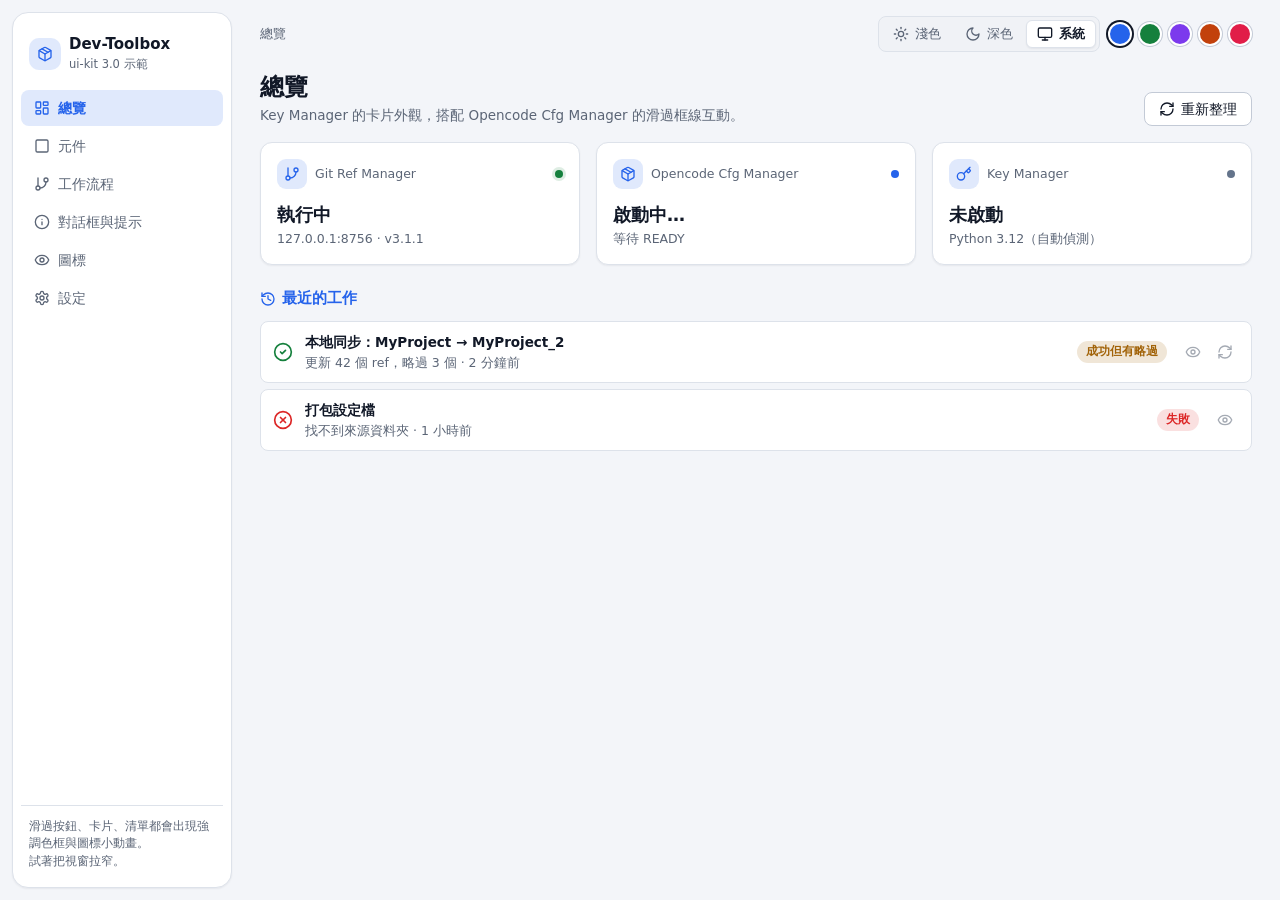
==== ui-kit/demo/demo.html @ d2e4a76b "Dev-Toolbox 0.3.0: Roll out ui-kit 3.0 across all tools - Add light, dark, and system themes, Hub th" ====
<!DOCTYPE html>
<html lang="zh-Hant">
<head>
<meta charset="utf-8">
<meta name="viewport" content="width=device-width, initial-scale=1">
<meta name="theme-color" content="#f3f5f9">
<title>Dev-Toolbox ui-kit 3.0 示範</title>
<link rel="stylesheet" href="../ui-kit.css">
<link rel="stylesheet" href="demo.css">
<script src="../tb-theme.js"></script>
</head>
<body class="tb-app">
<div class="tb-shell">
  <!-- 側欄：Key Manager 風格的浮動卡片；窄視窗收成圖示列，再窄變成上方橫列 -->
  <aside class="tb-side">
    <div class="tb-brand">
      <span class="tb-brand__logo"><i data-tb-icon="package" data-size="18"></i></span>
      <div class="tb-brand__text">
        <div class="tb-brand__name">Dev-Toolbox</div>
        <div class="tb-brand__sub">ui-kit 3.0 示範</div>
      </div>
    </div>
    <nav class="tb-nav" id="nav">
      <a class="tb-nav__item" href="#overview" aria-current="page" title="總覽"><i data-tb-icon="layout-dashboard" data-anim="pop"></i><span class="tb-nav__label">總覽</span></a>
      <a class="tb-nav__item" href="#components" title="元件"><i data-tb-icon="square" data-anim="wiggle"></i><span class="tb-nav__label">元件</span></a>
      <a class="tb-nav__item" href="#workflow" title="工作流程"><i data-tb-icon="git-branch" data-anim="draw"></i><span class="tb-nav__label">工作流程</span></a>
      <a class="tb-nav__item" href="#dialogs" title="對話框與提示"><i data-tb-icon="info" data-anim="bounce"></i><span class="tb-nav__label">對話框與提示</span></a>
      <a class="tb-nav__item" href="#icons" title="圖標"><i data-tb-icon="eye" data-anim="pop"></i><span class="tb-nav__label">圖標</span></a>
      <a class="tb-nav__item" href="#settings" title="設定"><i data-tb-icon="settings" data-anim="spin"></i><span class="tb-nav__label">設定</span></a>
    </nav>
    <div class="tb-side__foot">滑過按鈕、卡片、清單都會出現強調色框與圖標小動畫。<br>試著把視窗拉窄。</div>
  </aside>

  <main class="tb-main">
    <div class="tb-toolbar">
      <span class="tb-muted tb-small" id="crumb">總覽</span>
      <span class="tb-spacer"></span>
      <div class="tb-seg" role="group" aria-label="深淺色">
        <button class="tb-seg__btn" data-mode="light" title="淺色"><i data-tb-icon="sun" data-anim="spin"></i><span class="demo-hide-sm">淺色</span></button>
        <button class="tb-seg__btn" data-mode="dark" title="深色"><i data-tb-icon="moon" data-anim="wiggle"></i><span class="demo-hide-sm">深色</span></button>
        <button class="tb-seg__btn" data-mode="system" title="跟隨系統"><i data-tb-icon="monitor" data-anim="pop"></i><span class="demo-hide-sm">系統</span></button>
      </div>
      <div class="tb-swatches" role="group" aria-label="強調色" id="swatches"></div>
    </div>

    <div class="tb-content">
      <!-- ===================== 總覽 ===================== -->
      <section class="demo-page" id="page-overview">
        <div class="tb-page-head">
          <div>
            <h1 class="tb-page-head__title">總覽</h1>
            <div class="tb-page-head__sub">Key Manager 的卡片外觀，搭配 Opencode Cfg Manager 的滑過框線互動。</div>
          </div>
          <span class="tb-spacer"></span>
          <button class="tb-btn"><i data-tb-icon="refresh-cw" data-anim="spin"></i>重新整理</button>
        </div>
        <div class="tb-grid">
          <div class="tb-card tb-card--interactive">
            <div class="tb-card__head"><span class="tb-card__icon"><i data-tb-icon="git-branch" data-anim="draw"></i></span><span class="tb-card__label">Git Ref Manager</span><span class="tb-spacer"></span><span class="tb-dot tb-dot--ok"></span></div>
            <div class="tb-card__value">執行中</div>
            <div class="tb-muted tb-small">127.0.0.1:8756 · v3.1.1</div>
          </div>
          <div class="tb-card tb-card--interactive">
            <div class="tb-card__head"><span class="tb-card__icon"><i data-tb-icon="package" data-anim="bounce"></i></span><span class="tb-card__label">Opencode Cfg Manager</span><span class="tb-spacer"></span><span class="tb-dot tb-dot--busy"></span></div>
            <div class="tb-card__value">啟動中…</div>
            <div class="tb-muted tb-small">等待 READY</div>
          </div>
          <div class="tb-card tb-card--interactive">
            <div class="tb-card__head"><span class="tb-card__icon"><i data-tb-icon="key" data-anim="wiggle"></i></span><span class="tb-card__label">Key Manager</span><span class="tb-spacer"></span><span class="tb-dot"></span></div>
            <div class="tb-card__value">未啟動</div>
            <div class="tb-muted tb-small">Python 3.12（自動偵測）</div>
          </div>
        </div>
        <h2 class="tb-section-title" style="margin-top:24px"><i data-tb-icon="history"></i>最近的工作</h2>
        <div class="tb-list">
          <div class="tb-list__item">
            <i data-tb-icon="circle-check" class="tb-icon--lg demo-ok"></i>
            <div class="tb-list__main"><div class="tb-list__title">本地同步：MyProject → MyProject_2</div><div class="tb-list__sub">更新 42 個 ref，略過 3 個 · 2 分鐘前</div></div>
            <span class="tb-badge tb-badge--warn">成功但有略過</span>
            <div class="tb-list__actions"><button class="tb-btn tb-btn--ghost tb-btn--icon tb-btn--sm" title="查看紀錄"><i data-tb-icon="eye" data-anim="pop"></i></button><button class="tb-btn tb-btn--ghost tb-btn--icon tb-btn--sm" title="再執行一次"><i data-tb-icon="refresh-cw" data-anim="spin"></i></button></div>
          </div>
          <div class="tb-list__item">
            <i data-tb-icon="circle-x" class="tb-icon--lg demo-danger"></i>
            <div class="tb-list__main"><div class="tb-list__title">打包設定檔</div><div class="tb-list__sub">找不到來源資料夾 · 1 小時前</div></div>
            <span class="tb-badge tb-badge--danger">失敗</span>
            <div class="tb-list__actions"><button class="tb-btn tb-btn--ghost tb-btn--icon tb-btn--sm" title="查看紀錄"><i data-tb-icon="eye" data-anim="pop"></i></button></div>
          </div>
        </div>
      </section>

      <!-- ===================== 元件 ===================== -->
      <section class="demo-page tb-hidden" id="page-components">
        <div class="tb-page-head"><div><h1 class="tb-page-head__title">元件</h1><div class="tb-page-head__sub">所有工具共用同一份；工具自己的 CSS 只放版面微調。</div></div></div>
        <div class="tb-grid tb-grid--2">
          <div class="tb-card">
            <h2 class="tb-section-title"><i data-tb-icon="square"></i>按鈕</h2>
            <div class="tb-row">
              <button class="tb-btn tb-btn--primary"><i data-tb-icon="play" data-anim="nudge"></i>執行</button>
              <button class="tb-btn"><i data-tb-icon="eye" data-anim="pop"></i>預覽（Dry-Run）</button>
              <button class="tb-btn tb-btn--danger"><i data-tb-icon="trash-2" data-anim="wiggle"></i>刪除</button>
              <button class="tb-btn tb-btn--ghost"><i data-tb-icon="circle-help" data-anim="bounce"></i>說明</button>
              <button class="tb-btn tb-btn--icon" title="瀏覽"><i data-tb-icon="folder-open" data-anim="bounce"></i></button>
              <button class="tb-btn" disabled>停用</button>
              <button class="tb-btn is-busy" id="busyBtn"><i data-tb-icon="loader"></i>處理中</button>
            </div>
            <div class="tb-row" style="margin-top:12px">
              <button class="tb-btn tb-btn--sm"><i data-tb-icon="plus" data-anim="pop"></i>新增目的 Repo</button>
              <button class="tb-btn tb-btn--sm tb-btn--ghost"><i data-tb-icon="copy" data-anim="pop"></i>複製</button>
              <button class="tb-btn tb-btn--sm tb-btn--ghost"><i data-tb-icon="download" data-anim="bounce"></i>匯出</button>
            </div>
          </div>
          <div class="tb-card">
            <h2 class="tb-section-title"><i data-tb-icon="bookmark"></i>分頁與狀態</h2>
            <div class="tb-tabs" role="tablist" id="demoTabs">
              <button class="tb-tab" role="tab" aria-selected="true">本地同步</button>
              <button class="tb-tab" role="tab" aria-selected="false">Fetch Origin</button>
              <button class="tb-tab" role="tab" aria-selected="false">Worktree</button>
            </div>
            <div class="tb-row">
              <span class="tb-badge tb-badge--ok"><span class="tb-dot tb-dot--ok"></span>連線正常</span>
              <span class="tb-badge tb-badge--warn">略過 3</span>
              <span class="tb-badge tb-badge--danger">失敗</span>
              <span class="tb-badge tb-badge--accent">v3.1.1</span>
              <span class="tb-badge tb-badge--dry">dry-run</span>
            </div>
            <div class="tb-progress" style="margin-top:14px"><div class="tb-progress__bar" style="width:62%"></div></div>
            <div class="tb-progress tb-progress--indeterminate" style="margin-top:10px"><div class="tb-progress__bar"></div></div>
          </div>
          <div class="tb-card">
            <h2 class="tb-section-title"><i data-tb-icon="file-code"></i>表單</h2>
            <div class="tb-stack">
              <label class="tb-field"><span class="tb-field__label">Repo A（來源）</span>
                <span class="tb-input-row"><input class="tb-input tb-input--mono" placeholder="例：D:\MyProject"><button class="tb-btn tb-btn--icon" title="瀏覽"><i data-tb-icon="folder-open" data-anim="bounce"></i></button></span>
                <span class="tb-field__hint">按 Enter 立即驗證</span></label>
              <label class="tb-field"><span class="tb-field__label">檔名格式</span><input class="tb-input is-invalid" value="opencode-cfg_<ts>"><span class="tb-field__error">缺少副檔名 .zip</span></label>
              <label class="tb-field"><span class="tb-field__label">範圍</span><select class="tb-select"><option>載入內建範圍…</option><option>只有 opencode.json</option></select></label>
              <div class="tb-row">
                <label class="tb-check"><input type="checkbox" checked>同步 refs/remotes/origin/*</label>
                <label class="tb-check"><input type="checkbox">備份本地 Branch</label>
                <label class="tb-switch"><input type="checkbox" checked>自動捲動</label>
              </div>
            </div>
          </div>
          <div class="tb-card">
            <h2 class="tb-section-title"><i data-tb-icon="layout-dashboard"></i>表格與提示框</h2>
            <div class="tb-table-wrap">
              <table class="tb-table">
                <thead><tr><th>Ref</th><th>A</th><th>B</th><th>動作</th></tr></thead>
                <tbody>
                  <tr><td class="tb-mono">origin/main</td><td class="tb-mono">a1b2c3d</td><td class="tb-mono">9f8e7d6</td><td><span class="tb-badge tb-badge--accent">更新</span></td></tr>
                  <tr><td class="tb-mono">origin/feature/x</td><td class="tb-mono">44aa21e</td><td class="tb-muted">—</td><td><span class="tb-badge tb-badge--ok">新增</span></td></tr>
                  <tr><td class="tb-mono">origin/a/b</td><td class="tb-mono">0c0ffee</td><td class="tb-mono">D/F 衝突</td><td><span class="tb-badge tb-badge--warn">略過</span></td></tr>
                </tbody>
              </table>
            </div>
            <div class="tb-stack" style="margin-top:12px">
              <div class="tb-callout"><i data-tb-icon="info"></i><div>執行前會先預覽差異，確認後才寫入。</div></div>
              <div class="tb-callout tb-callout--warn"><i data-tb-icon="triangle-alert"></i><div>B 的 origin URL 與 A 不同。</div></div>
            </div>
          </div>
        </div>
      </section>

      <!-- ===================== 工作流程（Git Ref Manager 的版面＋底部工作面板） ===================== -->
      <section class="demo-page tb-hidden" id="page-workflow">
        <div class="demo-flow">
          <div class="tb-page-head"><div><h1 class="tb-page-head__title">本地同步</h1><div class="tb-page-head__sub">Git Ref Manager 的版面：分頁＋表單＋底部工作面板。流程固定為「填寫 → 預覽 → 執行」。</div></div></div>
          <div class="tb-tabs" role="tablist">
            <button class="tb-tab" role="tab" aria-selected="true"><i data-tb-icon="refresh-cw" data-anim="spin"></i>本地同步</button>
            <button class="tb-tab" role="tab" aria-selected="false"><i data-tb-icon="download" data-anim="bounce"></i>Fetch Origin</button>
            <button class="tb-tab" role="tab" aria-selected="false"><i data-tb-icon="git-branch" data-anim="draw"></i>Worktree</button>
            <span class="tb-spacer"></span>
            <button class="tb-btn tb-btn--ghost tb-btn--sm"><i data-tb-icon="bookmark" data-anim="bounce"></i>設定檔</button>
            <button class="tb-btn tb-btn--ghost tb-btn--sm"><i data-tb-icon="circle-help" data-anim="bounce"></i>功能說明</button>
          </div>
          <div class="tb-grid tb-grid--2">
            <label class="tb-field"><span class="tb-field__label">Repo A（來源）</span><span class="tb-input-row"><input class="tb-input tb-input--mono" value="D:\MyProject"><button class="tb-btn tb-btn--icon"><i data-tb-icon="folder-open" data-anim="bounce"></i></button></span><span class="tb-field__hint"><span class="tb-dot tb-dot--ok"></span> main · origin 一致</span></label>
            <div class="tb-field"><span class="tb-field__label">Repo B（目的，可多個）</span>
              <div class="tb-list">
                <div class="tb-list__item"><i data-tb-icon="hard-drive"></i><div class="tb-list__main"><div class="tb-list__title tb-mono">D:\MyProject_2</div></div><div class="tb-list__actions"><button class="tb-btn tb-btn--ghost tb-btn--icon tb-btn--sm" title="移除"><i data-tb-icon="x"></i></button></div></div>
              </div>
              <div><button class="tb-btn tb-btn--sm"><i data-tb-icon="plus" data-anim="pop"></i>新增目的 Repo</button></div>
            </div>
          </div>
          <div class="tb-row" style="margin:16px 0">
            <label class="tb-check"><input type="checkbox" checked>同步 refs/remotes/origin/*</label>
            <label class="tb-check"><input type="checkbox">備份本地 Branch → refs/sync/source-heads/*</label>
            <label class="tb-check"><input type="checkbox" checked>遞迴處理已初始化的 Submodule</label>
          </div>
          <div class="tb-row">
            <button class="tb-btn" id="previewBtn"><i data-tb-icon="eye" data-anim="pop"></i>預覽差異</button>
            <button class="tb-btn tb-btn--primary" id="runBtn"><i data-tb-icon="play" data-anim="nudge"></i>一鍵同步</button>
            <label class="tb-check"><input type="checkbox">force（origin 不同仍執行）</label>
          </div>

          <div class="tb-jobpanel" id="job">
            <div class="tb-jobpanel__head">
              <span class="tb-jobpanel__title">工作面板</span>
              <span class="tb-badge" id="jobState">待機</span>
              <div class="tb-jobpanel__progress"><div class="tb-progress"><div class="tb-progress__bar" id="jobBar" style="width:0%"></div></div></div>
              <label class="tb-switch tb-small"><input type="checkbox" checked>自動捲動</label>
              <button class="tb-btn tb-btn--ghost tb-btn--icon tb-btn--sm" title="歷史紀錄"><i data-tb-icon="history" data-anim="spin"></i></button>
              <button class="tb-btn tb-btn--ghost tb-btn--icon tb-btn--sm" id="jobToggle" title="收合"><i data-tb-icon="chevron-down"></i></button>
            </div>
            <div class="tb-jobpanel__body"><pre class="tb-log" id="log"><span class="dry">按「預覽差異」或「一鍵同步」看看效果。</span></pre></div>
          </div>
        </div>
      </section>

      <!-- ===================== 對話框與提示 ===================== -->
      <section class="demo-page tb-hidden" id="page-dialogs">
        <div class="tb-page-head"><div><h1 class="tb-page-head__title">對話框與提示</h1><div class="tb-page-head__sub">所有工具同一套：一般確認、不可逆動作要輸入名稱、右下角提示。</div></div></div>
        <div class="tb-grid">
          <div class="tb-card tb-card--hover"><h2 class="tb-section-title"><i data-tb-icon="circle-help"></i>一般確認</h2><p class="tb-muted">預設焦點在「取消」，Esc 關閉。</p><button class="tb-btn" id="openConfirm">停止工具…</button></div>
          <div class="tb-card tb-card--hover"><h2 class="tb-section-title"><i data-tb-icon="triangle-alert"></i>不可逆動作</h2><p class="tb-muted">必須輸入目標名稱才會啟用按鈕（對應 CLI 的 Read-TbConfirmName）。</p><button class="tb-btn tb-btn--danger" id="openDanger"><i data-tb-icon="trash-2" data-anim="wiggle"></i>刪除 SSH 金鑰…</button></div>
          <div class="tb-card tb-card--hover"><h2 class="tb-section-title"><i data-tb-icon="info"></i>提示訊息</h2><p class="tb-muted">成功 4 秒消失；錯誤停留較久，可手動關閉。</p>
            <div class="tb-row"><button class="tb-btn tb-btn--sm" data-toast="ok">成功</button><button class="tb-btn tb-btn--sm" data-toast="warn">警告</button><button class="tb-btn tb-btn--sm" data-toast="danger">錯誤</button></div></div>
          <div class="tb-card"><h2 class="tb-section-title"><i data-tb-icon="layout-dashboard"></i>空白狀態</h2>
            <div class="tb-empty"><i data-tb-icon="folder" class="tb-icon--xl"></i><div>還沒有設定檔</div><button class="tb-btn tb-btn--sm tb-btn--primary"><i data-tb-icon="plus" data-anim="pop"></i>建立第一個</button></div></div>
        </div>
      </section>

      <!-- ===================== 圖標 ===================== -->
      <section class="demo-page tb-hidden" id="page-icons">
        <div class="tb-page-head"><div><h1 class="tb-page-head__title">圖標</h1><div class="tb-page-head__sub">統一使用 Lucide（ISC 授權），線寬 2、圓角端點。滑過看動畫；下方標示建議的動畫。</div></div></div>
        <div class="demo-icons" id="iconGrid"></div>
      </section>

      <!-- ===================== 設定（含 Python 路徑） ===================== -->
      <section class="demo-page tb-hidden" id="page-settings">
        <div class="tb-page-head"><div><h1 class="tb-page-head__title">設定</h1><div class="tb-page-head__sub">放在 Hub；工具由 Hub 啟動時自動套用。</div></div></div>
        <div class="tb-grid tb-grid--2">
          <div class="tb-card">
            <h2 class="tb-section-title"><i data-tb-icon="sun"></i>外觀</h2>
            <div class="tb-stack">
              <div class="tb-field"><span class="tb-field__label">深淺色</span>
                <div class="tb-seg" role="group">
                  <button class="tb-seg__btn" data-mode="light"><i data-tb-icon="sun" data-anim="spin"></i>淺色</button>
                  <button class="tb-seg__btn" data-mode="dark"><i data-tb-icon="moon" data-anim="wiggle"></i>深色</button>
                  <button class="tb-seg__btn" data-mode="system"><i data-tb-icon="monitor" data-anim="pop"></i>跟隨系統</button>
                </div></div>
              <div class="tb-field"><span class="tb-field__label">強調色</span><div class="tb-swatches" id="swatches2"></div><span class="tb-field__hint">只換按鈕、選取、連結等強調色，底色維持中性。</span></div>
            </div>
          </div>
          <div class="tb-card">
            <h2 class="tb-section-title"><i data-tb-icon="terminal"></i>Python 直譯器</h2>
            <div class="tb-stack">
              <label class="tb-choice"><input type="radio" name="py" value="auto" checked>
                <span><span class="tb-choice__title">自動偵測（建議）</span><br><span class="tb-choice__desc">依序找：DEVTOOLBOX_PYTHON → 工具的 .venv → py 啟動器 → PATH</span></span></label>
              <div class="tb-list demo-py-auto">
                <div class="tb-list__item"><span class="tb-dot"></span><div class="tb-list__main"><div class="tb-list__title">DEVTOOLBOX_PYTHON</div><div class="tb-list__sub">未設定</div></div></div>
                <div class="tb-list__item"><span class="tb-dot tb-dot--warn"></span><div class="tb-list__main"><div class="tb-list__title">Key-Manager\.venv</div><div class="tb-list__sub">略過：指向不存在的 Python（別台電腦建立的）</div></div></div>
                <div class="tb-list__item"><span class="tb-dot tb-dot--ok"></span><div class="tb-list__main"><div class="tb-list__title">py 啟動器 → Python 3.12.4</div><div class="tb-list__sub tb-mono">C:\Windows\py.exe</div></div><span class="tb-badge tb-badge--ok">使用中</span></div>
              </div>
              <label class="tb-choice"><input type="radio" name="py" value="manual">
                <span><span class="tb-choice__title">指定路徑</span><br><span class="tb-choice__desc">優先於自動偵測；對所有 Python 工具生效</span></span></label>
              <div class="tb-field demo-py-manual tb-hidden">
                <span class="tb-input-row"><input class="tb-input tb-input--mono" id="pyPath" placeholder="例：C:\Python312\python.exe"><button class="tb-btn tb-btn--icon" title="瀏覽"><i data-tb-icon="folder-open" data-anim="bounce"></i></button><button class="tb-btn" id="pyCheck"><i data-tb-icon="search" data-anim="pop"></i>檢查</button></span>
                <span class="tb-field__hint" id="pyResult">需要 Python 3.11 以上。</span>
              </div>
              <div class="tb-row tb-row--end"><button class="tb-btn tb-btn--primary"><i data-tb-icon="save" data-anim="bounce"></i>儲存</button></div>
            </div>
          </div>
        </div>
      </section>
    </div>
  </main>
</div>

<div class="tb-toast-area" id="toasts" aria-live="polite"></div>
<div class="tb-dialog-backdrop tb-hidden" id="dlg">
  <div class="tb-dialog" role="dialog" aria-modal="true" aria-labelledby="dlgTitle">
    <span class="tb-dialog__icon" id="dlgIcon"></span>
    <h3 class="tb-dialog__title" id="dlgTitle"></h3>
    <div class="tb-dialog__body" id="dlgBody"></div>
    <label class="tb-field tb-hidden" id="dlgNameField"><span class="tb-field__label" id="dlgNameLabel"></span><input class="tb-input tb-input--mono" id="dlgName" autocomplete="off"></label>
    <div class="tb-dialog__actions"><button class="tb-btn" id="dlgCancel">取消</button><button class="tb-btn tb-btn--primary" id="dlgOk">確定</button></div>
  </div>
</div>
<script src="../tb-icons.js"></script>
<script src="demo.js"></script>
</body>
</html>
---- ui-kit/ui-kit.css ----
/* ui-kit 3.0.0 — Dev-Toolbox 共用樣式。正本在 Dev-Toolbox/ui-kit，請勿直接修改工具內的複本。 */
/* 搭配 tb-theme.js（深淺色／跟隨系統、強調色）與 tb-icons.js（Lucide 圖標）。示範頁：ui-kit/demo.html */

/* ============ 1. 設計 token ============ */
:root {
  --tb-font: "Segoe UI Variable Text", "Segoe UI", "Microsoft JhengHei UI", "Microsoft JhengHei", system-ui, sans-serif;
  --tb-mono: "Cascadia Mono", "Cascadia Code", Consolas, "Courier New", monospace;
  --tb-fs-xs: 11.5px;
  --tb-fs-sm: 12.5px;
  --tb-fs: 13.5px;
  --tb-fs-lg: 15px;
  --tb-fs-xl: 18px;
  --tb-fs-2xl: 24px;
  --tb-space-1: 4px;
  --tb-space-2: 8px;
  --tb-space-3: 12px;
  --tb-space-4: 16px;
  --tb-space-5: 24px;
  --tb-space-6: 32px;
  --tb-radius-sm: 6px;
  --tb-radius: 8px;
  --tb-radius-lg: 12px;
  --tb-radius-xl: 16px;
  --tb-control-h: 34px;
  --tb-topbar-h: 48px;
  --tb-sidebar-w: 220px;
  --tb-rail-w: 64px;
  --tb-transition: 160ms ease;

  /* 強調色：每種顏色有淺色版（-l）與深色版（-d），主題決定用哪個 */
  --tb-accent-l: #2563eb;
  --tb-accent-d: #60a5fa;
}
:root[data-accent="green"]  { --tb-accent-l: #15803d; --tb-accent-d: #4ade80; }
:root[data-accent="violet"] { --tb-accent-l: #7c3aed; --tb-accent-d: #a78bfa; }
:root[data-accent="orange"] { --tb-accent-l: #c2410c; --tb-accent-d: #fb923c; }
:root[data-accent="rose"]   { --tb-accent-l: #e11d48; --tb-accent-d: #fb7185; }

/* 淺色 */
:root, :root[data-theme="light"] {
  --tb-bg: #f3f5f9;
  --tb-surface: #ffffff;
  --tb-surface-2: #f0f2f6;
  --tb-surface-3: #e5e9f0;
  --tb-text: #111827;
  --tb-muted: #5b6576;
  --tb-border: #dde2ea;
  --tb-border-strong: #c3cad6;
  --tb-accent: var(--tb-accent-l);
  --tb-accent-fg: #ffffff;
  --tb-ok: #15803d;
  --tb-warn: #a16207;
  --tb-danger: #dc2626;
  --tb-dry: #64748b;
  --tb-scroll: #c3cad6;
  --tb-shadow-sm: 0 1px 2px rgba(17, 24, 39, 0.06);
  --tb-shadow: 0 6px 20px rgba(17, 24, 39, 0.10);
  color-scheme: light;
}
/* 沒有 JS（或 tb-theme.js 還沒執行）時跟隨系統 */
@media (prefers-color-scheme: dark) {
  :root:not([data-theme]) {
    --tb-bg: #0a0e19; --tb-surface: #111726; --tb-surface-2: #172033; --tb-surface-3: #1f2a40;
    --tb-text: #e8edf5; --tb-muted: #94a1b5; --tb-border: #243049; --tb-border-strong: #33415c;
    --tb-accent: var(--tb-accent-d); --tb-accent-fg: #0a0e19;
    --tb-ok: #4ade80; --tb-warn: #fbbf24; --tb-danger: #f87171; --tb-dry: #8b98ab; --tb-scroll: #33415c;
    --tb-shadow-sm: 0 1px 2px rgba(0, 0, 0, 0.4); --tb-shadow: 0 8px 28px rgba(0, 0, 0, 0.45);
    color-scheme: dark;
  }
}
:root[data-theme="dark"] {
  --tb-bg: #0a0e19; --tb-surface: #111726; --tb-surface-2: #172033; --tb-surface-3: #1f2a40;
  --tb-text: #e8edf5; --tb-muted: #94a1b5; --tb-border: #243049; --tb-border-strong: #33415c;
  --tb-accent: var(--tb-accent-d); --tb-accent-fg: #0a0e19;
  --tb-ok: #4ade80; --tb-warn: #fbbf24; --tb-danger: #f87171; --tb-dry: #8b98ab; --tb-scroll: #33415c;
  --tb-shadow-sm: 0 1px 2px rgba(0, 0, 0, 0.4); --tb-shadow: 0 8px 28px rgba(0, 0, 0, 0.45);
  color-scheme: dark;
}
:root {
  --tb-accent-soft: color-mix(in srgb, var(--tb-accent) 14%, transparent);
  --tb-accent-ring: color-mix(in srgb, var(--tb-accent) 35%, transparent);
  --tb-ok-soft: color-mix(in srgb, var(--tb-ok) 14%, transparent);
  --tb-warn-soft: color-mix(in srgb, var(--tb-warn) 16%, transparent);
  --tb-danger-soft: color-mix(in srgb, var(--tb-danger) 14%, transparent);
  --tb-focus: 0 0 0 3px var(--tb-accent-ring);
}

/* ============ 2. 基礎 ============ */
.tb-app, .tb-app *, .tb-app *::before, .tb-app *::after { box-sizing: border-box; }
.tb-app {
  margin: 0; min-height: 100vh;
  background: var(--tb-bg); color: var(--tb-text);
  font: var(--tb-fs)/1.55 var(--tb-font);
  -webkit-font-smoothing: antialiased;
  transition: background var(--tb-transition), color var(--tb-transition);
}
.tb-app h1, .tb-app h2, .tb-app h3, .tb-app h4 { margin: 0; line-height: 1.3; }
.tb-app :where(a) { color: var(--tb-accent); }
.tb-app code, .tb-app pre, .tb-mono { font-family: var(--tb-mono); font-size: 0.93em; }
.tb-app ::-webkit-scrollbar { width: 10px; height: 10px; }
.tb-app ::-webkit-scrollbar-thumb { background: var(--tb-scroll); border-radius: 5px; border: 2px solid transparent; background-clip: padding-box; }
.tb-app ::selection { background: var(--tb-accent-ring); }
.tb-hidden { display: none !important; }
.tb-muted { color: var(--tb-muted); }
.tb-small { font-size: var(--tb-fs-sm); }
.tb-sr-only { position: absolute; width: 1px; height: 1px; margin: -1px; padding: 0; overflow: hidden; clip: rect(0 0 0 0); white-space: nowrap; border: 0; }
.tb-row { display: flex; align-items: center; gap: var(--tb-space-2); flex-wrap: wrap; min-width: 0; }
.tb-row--end { justify-content: flex-end; }
.tb-spacer { flex: 1; }
.tb-stack { display: flex; flex-direction: column; gap: var(--tb-space-3); min-width: 0; }
.tb-grid { display: grid; gap: var(--tb-space-4); grid-template-columns: repeat(auto-fit, minmax(min(260px, 100%), 1fr)); }
.tb-grid--2 { grid-template-columns: repeat(auto-fit, minmax(min(380px, 100%), 1fr)); }
@media (prefers-reduced-motion: reduce) { .tb-app * { transition: none !important; animation: none !important; } }

/* ============ 3. 版面：側欄（浮動卡片）＋ 主內容 ＋ 底部工作面板 ============ */
.tb-shell {
  display: grid; grid-template-columns: var(--tb-sidebar-w) minmax(0, 1fr);
  gap: var(--tb-space-3); height: 100vh; padding: var(--tb-space-3);
}
.tb-side {
  display: flex; flex-direction: column; min-height: 0;
  background: var(--tb-surface); border: 1px solid var(--tb-border);
  border-radius: var(--tb-radius-xl); box-shadow: var(--tb-shadow-sm);
  padding: var(--tb-space-3) var(--tb-space-2);
}
.tb-brand { display: flex; align-items: center; gap: var(--tb-space-2); padding: var(--tb-space-2) var(--tb-space-2) var(--tb-space-4); min-width: 0; }
.tb-brand__logo {
  display: inline-grid; place-items: center; flex: none; width: 32px; height: 32px;
  border-radius: 10px; background: var(--tb-accent-soft); color: var(--tb-accent);
}
.tb-brand__text { min-width: 0; }
.tb-brand__name { font-weight: 650; font-size: var(--tb-fs-lg); white-space: nowrap; overflow: hidden; text-overflow: ellipsis; }
.tb-brand__sub { color: var(--tb-muted); font-size: var(--tb-fs-xs); }
.tb-nav { display: flex; flex-direction: column; gap: 2px; overflow-y: auto; flex: 1; min-height: 0; }
.tb-nav__item {
  position: relative; display: flex; align-items: center; gap: var(--tb-space-2);
  width: 100%; min-height: 36px; padding: 0 var(--tb-space-3);
  border: 1px solid transparent; border-radius: var(--tb-radius);
  background: transparent; color: var(--tb-muted);
  font: inherit; text-align: left; cursor: pointer; text-decoration: none;
  transition: background var(--tb-transition), color var(--tb-transition), border-color var(--tb-transition);
}
.tb-nav__item:hover { background: var(--tb-surface-2); color: var(--tb-text); border-color: var(--tb-border); }
.tb-nav__item:focus-visible { outline: none; box-shadow: var(--tb-focus); }
.tb-nav__item[aria-current="page"] { background: var(--tb-accent-soft); color: var(--tb-accent); font-weight: 600; }
.tb-nav__item[aria-current="page"]::before {
  content: ""; position: absolute; left: -9px; top: 8px; bottom: 8px; width: 3px; border-radius: 3px; background: var(--tb-accent);
}
.tb-nav__label { flex: 1; min-width: 0; white-space: nowrap; overflow: hidden; text-overflow: ellipsis; }
.tb-nav__meta { font-size: var(--tb-fs-xs); opacity: 0.8; }
.tb-side__foot { border-top: 1px solid var(--tb-border); margin-top: var(--tb-space-2); padding: var(--tb-space-3) var(--tb-space-2) var(--tb-space-1); font-size: var(--tb-fs-xs); color: var(--tb-muted); }

.tb-main { display: flex; flex-direction: column; min-width: 0; min-height: 0; }
.tb-content { flex: 1; min-height: 0; overflow: auto; padding: var(--tb-space-3) var(--tb-space-4) var(--tb-space-5); }
.tb-toolbar { display: flex; align-items: center; gap: var(--tb-space-2); flex-wrap: wrap; padding: var(--tb-space-1) var(--tb-space-4) var(--tb-space-2); min-height: var(--tb-topbar-h); }
.tb-page-head { display: flex; align-items: flex-end; gap: var(--tb-space-3); flex-wrap: wrap; margin-bottom: var(--tb-space-4); }
.tb-page-head__title { font-size: var(--tb-fs-2xl); font-weight: 700; letter-spacing: -0.01em; }
.tb-page-head__sub { color: var(--tb-muted); margin-top: 2px; }

/* 舊版（2.x）相容：頂部列＋側欄＋紀錄面板 */
.tb-layout { display: grid; grid-template-columns: var(--tb-sidebar-w) minmax(0, 1fr); grid-template-rows: var(--tb-topbar-h) minmax(0, 1fr) auto; grid-template-areas: "top top" "side main" "side log"; height: 100vh; }
.tb-topbar { grid-area: top; display: flex; align-items: center; gap: var(--tb-space-3); padding: 0 var(--tb-space-4); background: var(--tb-surface); border-bottom: 1px solid var(--tb-border); min-width: 0; }
.tb-topbar__title { font-size: var(--tb-fs-lg); font-weight: 600; }
.tb-topbar__version { color: var(--tb-muted); font-size: var(--tb-fs-sm); }
.tb-topbar__spacer { flex: 1; }
.tb-sidebar { grid-area: side; padding: var(--tb-space-3) var(--tb-space-2); background: var(--tb-surface); border-right: 1px solid var(--tb-border); overflow-y: auto; }
.tb-layout > .tb-main { grid-area: main; overflow: auto; padding: var(--tb-space-4) var(--tb-space-5); }
.tb-logpanel { grid-area: log; border-top: 1px solid var(--tb-border); background: var(--tb-surface); }

/* Hub 嵌入（?embedded=1）：工具隱藏自己的側欄品牌與頂部列，Hub 已提供外框 */
:root[data-embedded] .tb-topbar, :root[data-embedded] .tb-brand, :root[data-embedded] .tb-hide-embedded { display: none !important; }
:root[data-embedded] .tb-layout { grid-template-rows: 0 minmax(0, 1fr) auto; }
:root[data-embedded] .tb-shell { padding: 0; gap: var(--tb-space-2); }

/* 響應式：窄視窗不切掉右側內容 */
@media (max-width: 960px) {
  .tb-shell { grid-template-columns: var(--tb-rail-w) minmax(0, 1fr); }
  .tb-side { padding: var(--tb-space-2) 6px; align-items: stretch; }
  .tb-brand { justify-content: center; padding: var(--tb-space-1) 0 var(--tb-space-3); }
  .tb-brand__text, .tb-nav__label, .tb-nav__meta, .tb-side__foot { display: none; }
  .tb-nav__item { justify-content: center; padding: 0; }
  .tb-nav__item[aria-current="page"]::before { left: -7px; }
  .tb-layout { grid-template-columns: var(--tb-rail-w) minmax(0, 1fr); }
}
@media (max-width: 640px) {
  .tb-shell { grid-template-columns: minmax(0, 1fr); grid-template-rows: auto minmax(0, 1fr); height: auto; min-height: 100vh; padding: var(--tb-space-2); }
  .tb-side { flex-direction: row; align-items: center; padding: var(--tb-space-1); border-radius: var(--tb-radius-lg); }
  .tb-brand { padding: 0 var(--tb-space-2); }
  .tb-nav { flex-direction: row; overflow-x: auto; overflow-y: hidden; }
  .tb-nav__item { width: auto; min-width: 40px; flex: none; }
  .tb-nav__item[aria-current="page"]::before { left: 8px; right: 8px; top: auto; bottom: -5px; width: auto; height: 3px; }
  .tb-content { padding: var(--tb-space-2); }
  .tb-toolbar { padding: var(--tb-space-1) var(--tb-space-2); }
  .tb-page-head__title { font-size: var(--tb-fs-xl); }
  .tb-layout { grid-template-columns: minmax(0, 1fr); grid-template-areas: "top" "main" "log"; }
  .tb-sidebar { display: none; }
}

/* ============ 4. 按鈕 ============ */
.tb-btn {
  display: inline-flex; align-items: center; justify-content: center; gap: 6px;
  min-height: var(--tb-control-h); padding: 0 14px; max-width: 100%;
  border: 1px solid var(--tb-border-strong); border-radius: var(--tb-radius);
  background: var(--tb-surface); color: var(--tb-text);
  font: inherit; font-weight: 550; white-space: nowrap; cursor: pointer; user-select: none;
  transition: border-color var(--tb-transition), background var(--tb-transition), box-shadow var(--tb-transition), transform 80ms ease, color var(--tb-transition);
}
.tb-btn:hover:not(:disabled) { border-color: var(--tb-accent); box-shadow: 0 0 0 3px var(--tb-accent-soft); }
.tb-btn:active:not(:disabled) { transform: translateY(1px); }
.tb-btn:focus-visible { outline: none; box-shadow: var(--tb-focus); }
.tb-btn:disabled { opacity: 0.5; cursor: not-allowed; }
.tb-btn--primary { background: var(--tb-accent); border-color: var(--tb-accent); color: var(--tb-accent-fg); }
.tb-btn--primary:hover:not(:disabled) { filter: brightness(1.08); box-shadow: 0 0 0 3px var(--tb-accent-ring); }
.tb-btn--danger { color: var(--tb-danger); border-color: color-mix(in srgb, var(--tb-danger) 45%, var(--tb-border)); }
.tb-btn--danger:hover:not(:disabled) { background: var(--tb-danger); border-color: var(--tb-danger); color: #fff; box-shadow: 0 0 0 3px var(--tb-danger-soft); }
.tb-btn--ghost { background: transparent; border-color: transparent; color: var(--tb-muted); }
.tb-btn--ghost:hover:not(:disabled) { background: var(--tb-surface-2); color: var(--tb-text); border-color: var(--tb-border); box-shadow: none; }
.tb-btn--sm { min-height: 28px; padding: 0 10px; font-size: var(--tb-fs-sm); }
.tb-btn--icon { width: var(--tb-control-h); padding: 0; }
.tb-btn--icon.tb-btn--sm { width: 28px; }
.tb-btn.is-busy { pointer-events: none; opacity: 0.8; }
.tb-btn.is-busy .tb-icon { animation: tb-spin 0.9s linear infinite; }

/* 分段切換（深淺色、篩選） */
.tb-seg { display: inline-flex; padding: 3px; gap: 2px; border-radius: var(--tb-radius); background: var(--tb-surface-2); border: 1px solid var(--tb-border); }
.tb-seg__btn { display: inline-flex; align-items: center; gap: 6px; min-height: 28px; padding: 0 10px; border: 1px solid transparent; border-radius: 6px; background: transparent; color: var(--tb-muted); font: inherit; font-size: var(--tb-fs-sm); cursor: pointer; transition: all var(--tb-transition); }
.tb-seg__btn:hover { color: var(--tb-text); border-color: var(--tb-border-strong); }
.tb-seg__btn[aria-pressed="true"] { background: var(--tb-surface); color: var(--tb-text); box-shadow: var(--tb-shadow-sm); border-color: var(--tb-border); font-weight: 600; }

/* 強調色色票 */
.tb-swatches { display: inline-flex; gap: 6px; }
.tb-swatch { width: 24px; height: 24px; border-radius: 50%; border: 2px solid var(--tb-surface); box-shadow: 0 0 0 1px var(--tb-border-strong); cursor: pointer; transition: transform var(--tb-transition), box-shadow var(--tb-transition); padding: 0; }
.tb-swatch:hover { transform: scale(1.12); }
.tb-swatch[data-accent="blue"] { background: #2563eb; } .tb-swatch[data-accent="green"] { background: #15803d; } .tb-swatch[data-accent="violet"] { background: #7c3aed; }
.tb-swatch[data-accent="orange"] { background: #c2410c; } .tb-swatch[data-accent="rose"] { background: #e11d48; }
.tb-swatch[aria-pressed="true"] { box-shadow: 0 0 0 2px var(--tb-text); }

/* ============ 5. 分頁 ============ */
.tb-tabs { display: flex; gap: 6px; flex-wrap: wrap; align-items: center; margin-bottom: var(--tb-space-4); }
.tb-tab {
  display: inline-flex; align-items: center; gap: 6px; min-height: 34px; padding: 0 14px;
  border: 1px solid var(--tb-border); border-radius: var(--tb-radius);
  background: var(--tb-surface); color: var(--tb-muted); font: inherit; font-weight: 550; cursor: pointer;
  transition: all var(--tb-transition);
}
.tb-tab:hover { color: var(--tb-text); border-color: var(--tb-accent); box-shadow: 0 0 0 3px var(--tb-accent-soft); }
.tb-tab:focus-visible { outline: none; box-shadow: var(--tb-focus); }
.tb-tab[aria-selected="true"], .tb-tab.is-active { background: var(--tb-accent-soft); color: var(--tb-accent); border-color: var(--tb-accent); }

/* ============ 6. 卡片與區塊 ============ */
.tb-card {
  background: var(--tb-surface); border: 1px solid var(--tb-border); border-radius: var(--tb-radius-lg);
  padding: var(--tb-space-4); box-shadow: var(--tb-shadow-sm); min-width: 0;
  transition: border-color var(--tb-transition), box-shadow var(--tb-transition), transform var(--tb-transition);
}
.tb-card--interactive { cursor: pointer; }
.tb-card--interactive:hover, .tb-card--hover:hover { border-color: var(--tb-accent); box-shadow: 0 0 0 3px var(--tb-accent-soft), var(--tb-shadow); transform: translateY(-1px); }
.tb-card__head { display: flex; align-items: center; gap: var(--tb-space-2); margin-bottom: var(--tb-space-3); min-width: 0; }
.tb-card__title { font-size: var(--tb-fs-lg); font-weight: 650; margin: 0; }
.tb-card__icon { display: inline-grid; place-items: center; flex: none; width: 30px; height: 30px; border-radius: 9px; background: var(--tb-accent-soft); color: var(--tb-accent); }
.tb-card__label { color: var(--tb-muted); font-size: var(--tb-fs-sm); }
.tb-card__value { font-size: var(--tb-fs-xl); font-weight: 650; }
.tb-section-title { display: flex; align-items: center; gap: 6px; color: var(--tb-accent); font-weight: 650; font-size: var(--tb-fs-lg); margin: 0 0 var(--tb-space-3); }
/* 標題 reset（.tb-app h2 margin:0）權重較高，這裡要補回標題下方間距 */
.tb-app .tb-section-title { margin-bottom: var(--tb-space-3); }
.tb-divider { height: 1px; background: var(--tb-border); border: 0; margin: var(--tb-space-4) 0; }
.tb-empty { display: grid; place-items: center; gap: var(--tb-space-2); text-align: center; padding: var(--tb-space-6) var(--tb-space-4); color: var(--tb-muted); border: 1px dashed var(--tb-border-strong); border-radius: var(--tb-radius-lg); }

/* ============ 7. 表單 ============ */
.tb-field { display: flex; flex-direction: column; gap: 6px; min-width: 0; }
.tb-field__label { font-size: var(--tb-fs-sm); color: var(--tb-muted); font-weight: 550; }
.tb-field__hint { font-size: var(--tb-fs-xs); color: var(--tb-muted); }
.tb-field__error { font-size: var(--tb-fs-xs); color: var(--tb-danger); }
.tb-input, .tb-select, .tb-textarea {
  width: 100%; min-width: 0; min-height: var(--tb-control-h); padding: 6px 10px;
  border: 1px solid var(--tb-border-strong); border-radius: var(--tb-radius);
  background: var(--tb-surface); color: var(--tb-text); font: inherit;
  transition: border-color var(--tb-transition), box-shadow var(--tb-transition);
}
.tb-input::placeholder, .tb-textarea::placeholder { color: color-mix(in srgb, var(--tb-muted) 75%, transparent); }
.tb-input:hover, .tb-select:hover, .tb-textarea:hover { border-color: color-mix(in srgb, var(--tb-accent) 55%, var(--tb-border-strong)); }
.tb-input:focus, .tb-select:focus, .tb-textarea:focus { outline: none; border-color: var(--tb-accent); box-shadow: var(--tb-focus); }
.tb-input.is-invalid { border-color: var(--tb-danger); }
.tb-input--mono { font-family: var(--tb-mono); font-size: var(--tb-fs-sm); }
.tb-input-row { display: flex; gap: 6px; min-width: 0; }
.tb-input-row > .tb-input { flex: 1; }
.tb-check { display: inline-flex; align-items: center; gap: 8px; cursor: pointer; padding: 3px 6px; margin-left: -6px; border-radius: var(--tb-radius-sm); transition: background var(--tb-transition); }
.tb-check:hover { background: var(--tb-surface-2); }
.tb-check input { width: 16px; height: 16px; accent-color: var(--tb-accent); margin: 0; cursor: pointer; }
.tb-switch { position: relative; display: inline-flex; align-items: center; gap: 8px; cursor: pointer; }
.tb-switch input { appearance: none; width: 36px; height: 20px; border-radius: 999px; background: var(--tb-surface-3); border: 1px solid var(--tb-border-strong); margin: 0; cursor: pointer; position: relative; transition: background var(--tb-transition); }
.tb-switch input::after { content: ""; position: absolute; top: 2px; left: 2px; width: 14px; height: 14px; border-radius: 50%; background: #fff; box-shadow: 0 1px 2px rgba(0,0,0,.3); transition: transform var(--tb-transition); }
.tb-switch input:checked { background: var(--tb-accent); border-color: var(--tb-accent); }
.tb-switch input:checked::after { transform: translateX(16px); }
.tb-switch input:focus-visible { outline: none; box-shadow: var(--tb-focus); }
/* 選項卡片（單選）：滑過有框，選中為強調色框 */
.tb-choice { display: flex; gap: var(--tb-space-3); align-items: flex-start; padding: var(--tb-space-3) var(--tb-space-4); border: 1px solid var(--tb-border); border-radius: var(--tb-radius-lg); background: var(--tb-surface); cursor: pointer; transition: all var(--tb-transition); }
.tb-choice:hover { border-color: var(--tb-accent); box-shadow: 0 0 0 3px var(--tb-accent-soft); }
.tb-choice input { margin-top: 3px; accent-color: var(--tb-accent); }
.tb-choice:has(input:checked) { border-color: var(--tb-accent); background: color-mix(in srgb, var(--tb-accent) 6%, var(--tb-surface)); }
.tb-choice__title { font-weight: 600; }
.tb-choice__desc { color: var(--tb-muted); font-size: var(--tb-fs-sm); }

/* ============ 8. 狀態：徽章、燈號、進度 ============ */
.tb-badge { display: inline-flex; align-items: center; gap: 4px; padding: 1px 8px; border-radius: 999px; font-size: var(--tb-fs-xs); font-weight: 600; background: var(--tb-surface-2); color: var(--tb-muted); border: 1px solid var(--tb-border); white-space: nowrap; }
.tb-badge--ok { background: var(--tb-ok-soft); color: var(--tb-ok); border-color: transparent; }
.tb-badge--warn { background: var(--tb-warn-soft); color: var(--tb-warn); border-color: transparent; }
.tb-badge--danger { background: var(--tb-danger-soft); color: var(--tb-danger); border-color: transparent; }
.tb-badge--accent { background: var(--tb-accent-soft); color: var(--tb-accent); border-color: transparent; }
.tb-badge--dry { color: var(--tb-dry); }
.tb-dot { display: inline-block; flex: none; width: 8px; height: 8px; border-radius: 50%; background: var(--tb-dry); }
.tb-dot--ok { background: var(--tb-ok); box-shadow: 0 0 0 3px var(--tb-ok-soft); }
.tb-dot--warn { background: var(--tb-warn); }
.tb-dot--danger { background: var(--tb-danger); }
.tb-dot--busy { background: var(--tb-accent); animation: tb-pulse 1.2s ease-in-out infinite; }
.tb-progress { height: 6px; border-radius: 999px; background: var(--tb-surface-3); overflow: hidden; }
.tb-progress__bar { height: 100%; background: var(--tb-accent); border-radius: inherit; transition: width 300ms ease; }
.tb-progress--indeterminate .tb-progress__bar { width: 35%; animation: tb-indet 1.2s ease-in-out infinite; }

/* ============ 9. 清單與表格 ============ */
.tb-list { display: flex; flex-direction: column; gap: 6px; }
.tb-list__item { display: flex; align-items: center; gap: var(--tb-space-3); padding: 10px var(--tb-space-3); border: 1px solid var(--tb-border); border-radius: var(--tb-radius); background: var(--tb-surface); min-width: 0; transition: all var(--tb-transition); }
.tb-list__item:hover { border-color: var(--tb-accent); box-shadow: 0 0 0 3px var(--tb-accent-soft); }
.tb-list__main { flex: 1; min-width: 0; }
.tb-list__title { font-weight: 600; overflow: hidden; text-overflow: ellipsis; white-space: nowrap; }
.tb-list__sub { color: var(--tb-muted); font-size: var(--tb-fs-sm); overflow: hidden; text-overflow: ellipsis; white-space: nowrap; }
.tb-list__actions { display: flex; gap: 4px; opacity: 0.55; transition: opacity var(--tb-transition); }
.tb-list__item:hover .tb-list__actions, .tb-list__item:focus-within .tb-list__actions { opacity: 1; }
.tb-table-wrap { overflow-x: auto; border: 1px solid var(--tb-border); border-radius: var(--tb-radius-lg); }
.tb-table { width: 100%; border-collapse: collapse; font-size: var(--tb-fs-sm); }
.tb-table th, .tb-table td { padding: 8px 12px; text-align: left; border-bottom: 1px solid var(--tb-border); white-space: nowrap; }
.tb-table th { color: var(--tb-muted); font-weight: 600; background: var(--tb-surface-2); position: sticky; top: 0; }
.tb-table tbody tr { transition: background var(--tb-transition); }
.tb-table tbody tr:hover { background: var(--tb-accent-soft); }
.tb-table tr:last-child td { border-bottom: 0; }

/* ============ 10. 工作面板（底部 log） ============ */
.tb-jobpanel { margin-top: auto; background: var(--tb-surface); border: 1px solid var(--tb-border); border-radius: var(--tb-radius-lg); box-shadow: var(--tb-shadow-sm); min-width: 0; display: flex; flex-direction: column; }
.tb-jobpanel__head { display: flex; align-items: center; gap: var(--tb-space-2); flex-wrap: wrap; padding: 8px var(--tb-space-3); border-bottom: 1px solid var(--tb-border); }
.tb-jobpanel__title { font-weight: 650; }
.tb-jobpanel__progress { flex: 1; min-width: 80px; }
.tb-jobpanel.is-collapsed .tb-jobpanel__body { display: none; }
.tb-jobpanel.is-collapsed .tb-jobpanel__head { border-bottom: 0; }
.tb-log { margin: 0; padding: 10px var(--tb-space-3); height: var(--tb-log-h, 180px); overflow: auto; font: var(--tb-fs-sm)/1.6 var(--tb-mono); white-space: pre-wrap; word-break: break-all; background: color-mix(in srgb, var(--tb-surface-2) 60%, var(--tb-surface)); border-radius: 0 0 var(--tb-radius-lg) var(--tb-radius-lg); }
.tb-log .ok { color: var(--tb-ok); }
.tb-log .warn { color: var(--tb-warn); }
.tb-log .err { color: var(--tb-danger); }
.tb-log .dry { color: var(--tb-dry); }

/* ============ 11. 對話框與提示 ============ */
.tb-dialog-backdrop { position: fixed; inset: 0; z-index: 100; display: flex; align-items: center; justify-content: center; padding: var(--tb-space-4); background: rgba(5, 8, 16, 0.55); backdrop-filter: blur(2px); animation: tb-fade 140ms ease; }
.tb-dialog { width: min(460px, 100%); max-height: calc(100vh - 32px); overflow: auto; background: var(--tb-surface); color: var(--tb-text); border: 1px solid var(--tb-border); border-radius: var(--tb-radius-xl); box-shadow: var(--tb-shadow); padding: var(--tb-space-5); animation: tb-pop 160ms ease; }
.tb-dialog__icon { display: inline-grid; place-items: center; width: 40px; height: 40px; border-radius: 12px; margin-bottom: var(--tb-space-3); background: var(--tb-accent-soft); color: var(--tb-accent); }
.tb-dialog--danger .tb-dialog__icon { background: var(--tb-danger-soft); color: var(--tb-danger); }
.tb-dialog__title { font-size: var(--tb-fs-xl); font-weight: 650; margin: 0 0 var(--tb-space-2); }
.tb-dialog__body { color: var(--tb-muted); margin-bottom: var(--tb-space-4); }
.tb-dialog__actions { display: flex; justify-content: flex-end; gap: var(--tb-space-2); flex-wrap: wrap; margin-top: var(--tb-space-4); }
.tb-toast-area { position: fixed; right: var(--tb-space-4); bottom: var(--tb-space-4); z-index: 110; display: flex; flex-direction: column; gap: var(--tb-space-2); max-width: min(380px, calc(100vw - 32px)); }
.tb-toast { display: flex; align-items: flex-start; gap: var(--tb-space-2); padding: 10px 14px; background: var(--tb-surface); color: var(--tb-text); border: 1px solid var(--tb-border); border-left: 4px solid var(--tb-accent); border-radius: var(--tb-radius); box-shadow: var(--tb-shadow); animation: tb-slide 180ms ease; }
.tb-toast--ok { border-left-color: var(--tb-ok); } .tb-toast--ok .tb-icon { color: var(--tb-ok); }
.tb-toast--warn { border-left-color: var(--tb-warn); } .tb-toast--warn .tb-icon { color: var(--tb-warn); }
.tb-toast--danger { border-left-color: var(--tb-danger); } .tb-toast--danger .tb-icon { color: var(--tb-danger); }
.tb-callout { display: flex; gap: var(--tb-space-2); padding: 10px 14px; border-radius: var(--tb-radius); background: var(--tb-accent-soft); color: var(--tb-text); }
.tb-callout .tb-icon { color: var(--tb-accent); margin-top: 2px; }
.tb-callout--warn { background: var(--tb-warn-soft); } .tb-callout--warn .tb-icon { color: var(--tb-warn); }
.tb-callout--danger { background: var(--tb-danger-soft); } .tb-callout--danger .tb-icon { color: var(--tb-danger); }
.tb-kbd { font-family: var(--tb-mono); font-size: var(--tb-fs-xs); padding: 1px 6px; border: 1px solid var(--tb-border-strong); border-bottom-width: 2px; border-radius: 5px; background: var(--tb-surface-2); }

/* ============ 12. 圖標（Lucide，tb-icons.js）與滑過動畫 ============ */
.tb-icon { width: 16px; height: 16px; flex: none; display: inline-block; vertical-align: -3px; stroke-width: 2; }
.tb-icon--sm { width: 14px; height: 14px; }
.tb-icon--lg { width: 20px; height: 20px; }
.tb-icon--xl { width: 28px; height: 28px; }
/* 動畫掛在「按鈕本身」的 hover 上，只動它自己的圖標（> 直接子層）；
   卡片只有 --interactive 才算宿主，避免滑過卡片時裡面所有按鈕圖標一起動 */
:is(:is(.tb-btn, .tb-tab, .tb-nav__item, .tb-list__item, .tb-seg__btn, .tb-anim-host):hover > .tb-icon, .tb-card--interactive:hover .tb-card__icon > .tb-icon)[data-anim="spin"] { animation: tb-spin 0.7s ease; }
:is(:is(.tb-btn, .tb-tab, .tb-nav__item, .tb-list__item, .tb-seg__btn, .tb-anim-host):hover > .tb-icon, .tb-card--interactive:hover .tb-card__icon > .tb-icon)[data-anim="bounce"] { animation: tb-bounce 0.5s ease; }
:is(:is(.tb-btn, .tb-tab, .tb-nav__item, .tb-list__item, .tb-seg__btn, .tb-anim-host):hover > .tb-icon, .tb-card--interactive:hover .tb-card__icon > .tb-icon)[data-anim="wiggle"] { animation: tb-wiggle 0.5s ease; }
:is(:is(.tb-btn, .tb-tab, .tb-nav__item, .tb-list__item, .tb-seg__btn, .tb-anim-host):hover > .tb-icon, .tb-card--interactive:hover .tb-card__icon > .tb-icon)[data-anim="pop"] { animation: tb-popicon 0.35s ease; }
:is(:is(.tb-btn, .tb-tab, .tb-nav__item, .tb-list__item, .tb-seg__btn, .tb-anim-host):hover > .tb-icon, .tb-card--interactive:hover .tb-card__icon > .tb-icon)[data-anim="nudge"] { animation: tb-nudge 0.45s ease; }
:is(:is(.tb-btn, .tb-tab, .tb-nav__item, .tb-list__item, .tb-seg__btn, .tb-anim-host):hover > .tb-icon, .tb-card--interactive:hover .tb-card__icon > .tb-icon)[data-anim="draw"] :is(path, line, polyline, polygon, circle, rect) { stroke-dasharray: 1; animation: tb-draw 0.6s ease; }
.tb-icon[data-anim="draw"] :is(path, line, polyline, polygon, circle, rect) { stroke-dasharray: 1; stroke-dashoffset: 0; }

@keyframes tb-spin { to { transform: rotate(360deg); } }
@keyframes tb-bounce { 0%, 100% { transform: translateY(0); } 40% { transform: translateY(-3px); } 70% { transform: translateY(1px); } }
@keyframes tb-wiggle { 0%, 100% { transform: rotate(0); } 25% { transform: rotate(-12deg); } 75% { transform: rotate(10deg); } }
@keyframes tb-popicon { 50% { transform: scale(1.22); } }
@keyframes tb-nudge { 50% { transform: translateX(3px); } }
@keyframes tb-draw { from { stroke-dashoffset: 1; } to { stroke-dashoffset: 0; } }
@keyframes tb-pulse { 50% { opacity: 0.35; } }
@keyframes tb-indet { 0% { transform: translateX(-100%); } 100% { transform: translateX(300%); } }
@keyframes tb-fade { from { opacity: 0; } }
@keyframes tb-pop { from { opacity: 0; transform: translateY(6px) scale(0.98); } }
@keyframes tb-slide { from { opacity: 0; transform: translateX(16px); } }

/* 分段切換、色票放在欄位裡時不要被拉滿 */
.tb-field > .tb-seg, .tb-field > .tb-swatches, .tb-stack > .tb-seg { align-self: flex-start; }
---- ui-kit/demo/demo.css ----
/* 只給示範頁用的小調整 */
.demo-ok { color: var(--tb-ok); }
.demo-py-auto { margin-left: 28px; }
.demo-danger { color: var(--tb-danger); }
.demo-flow { display: flex; flex-direction: column; min-height: 100%; gap: 0; }
.demo-flow .tb-jobpanel { margin-top: 24px; }
.demo-icons { display: grid; gap: 8px; grid-template-columns: repeat(auto-fill, minmax(120px, 1fr)); }
.demo-icon { display: flex; flex-direction: column; align-items: center; gap: 8px; padding: 14px 6px 10px; }
.demo-icon .tb-icon { width: 24px; height: 24px; }
.demo-icon__name { font-size: var(--tb-fs-xs); color: var(--tb-muted); font-family: var(--tb-mono); text-align: center; word-break: break-all; }
.demo-icon__anim { font-size: 10.5px; color: var(--tb-accent); }
@media (max-width: 760px) { .demo-hide-sm { display: none; } }
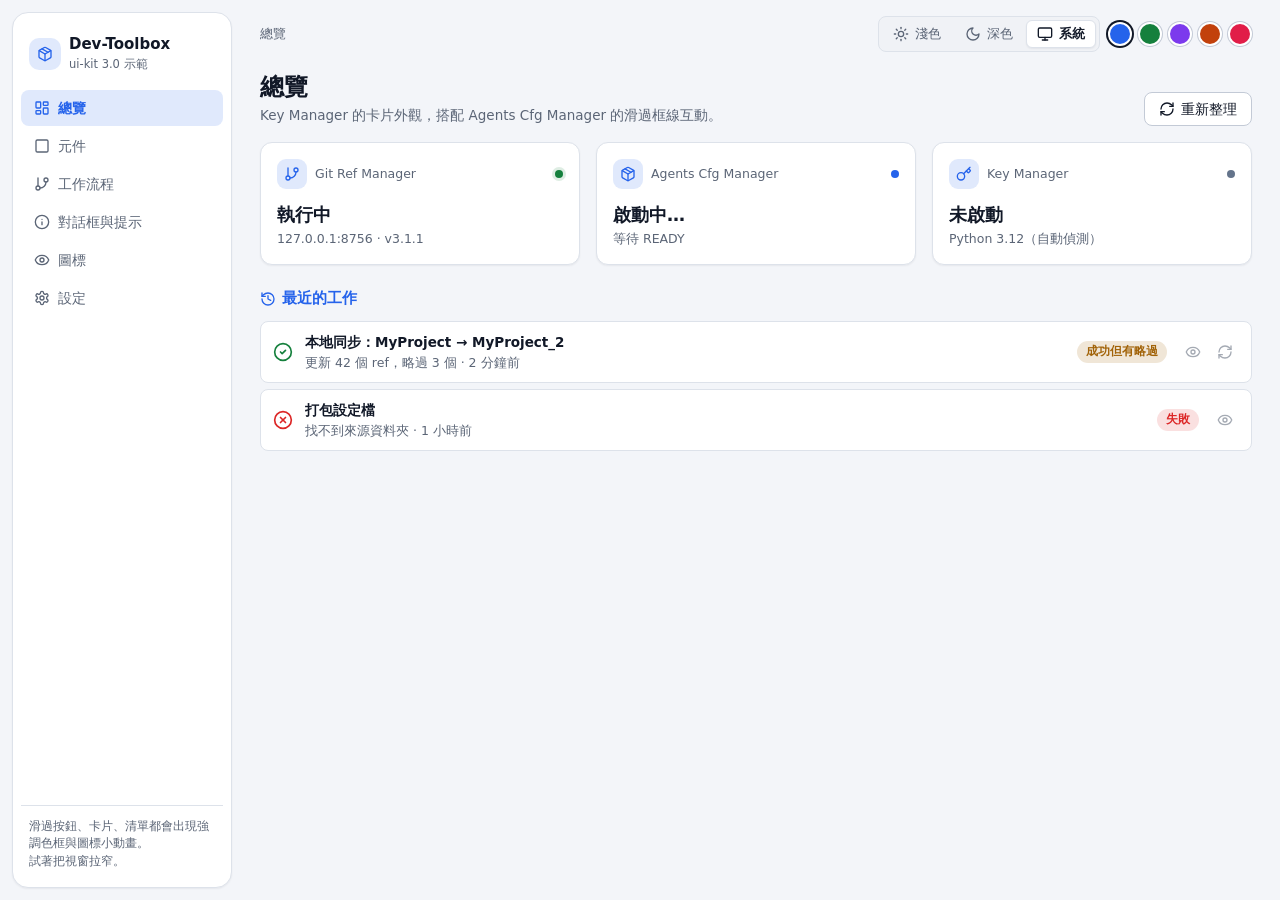
==== commit 686c5853: "Hub v0.4.1: Update dev tools Agents-Cfg-Manager v1.2.0 Build-Runner v0.5.0 Git-Ref-Manager v1.2.5 HL" ====
--- a/ui-kit/demo/demo.html
+++ b/ui-kit/demo/demo.html
@@ -49,7 +49,7 @@
         <div class="tb-page-head">
           <div>
             <h1 class="tb-page-head__title">總覽</h1>
-            <div class="tb-page-head__sub">Key Manager 的卡片外觀，搭配 Opencode Cfg Manager 的滑過框線互動。</div>
+            <div class="tb-page-head__sub">Key Manager 的卡片外觀，搭配 Agents Cfg Manager 的滑過框線互動。</div>
           </div>
           <span class="tb-spacer"></span>
           <button class="tb-btn"><i data-tb-icon="refresh-cw" data-anim="spin"></i>重新整理</button>
@@ -61,7 +61,7 @@
             <div class="tb-muted tb-small">127.0.0.1:8756 · v3.1.1</div>
           </div>
           <div class="tb-card tb-card--interactive">
-            <div class="tb-card__head"><span class="tb-card__icon"><i data-tb-icon="package" data-anim="bounce"></i></span><span class="tb-card__label">Opencode Cfg Manager</span><span class="tb-spacer"></span><span class="tb-dot tb-dot--busy"></span></div>
+            <div class="tb-card__head"><span class="tb-card__icon"><i data-tb-icon="package" data-anim="bounce"></i></span><span class="tb-card__label">Agents Cfg Manager</span><span class="tb-spacer"></span><span class="tb-dot tb-dot--busy"></span></div>
             <div class="tb-card__value">啟動中…</div>
             <div class="tb-muted tb-small">等待 READY</div>
           </div>
@@ -132,7 +132,7 @@
               <label class="tb-field"><span class="tb-field__label">Repo A（來源）</span>
                 <span class="tb-input-row"><input class="tb-input tb-input--mono" placeholder="例：D:\MyProject"><button class="tb-btn tb-btn--icon" title="瀏覽"><i data-tb-icon="folder-open" data-anim="bounce"></i></button></span>
                 <span class="tb-field__hint">按 Enter 立即驗證</span></label>
-              <label class="tb-field"><span class="tb-field__label">檔名格式</span><input class="tb-input is-invalid" value="opencode-cfg_<ts>"><span class="tb-field__error">缺少副檔名 .zip</span></label>
+              <label class="tb-field"><span class="tb-field__label">檔名格式</span><input class="tb-input is-invalid" value="agents-cfg_<ts>"><span class="tb-field__error">缺少副檔名 .zip</span></label>
               <label class="tb-field"><span class="tb-field__label">範圍</span><select class="tb-select"><option>載入內建範圍…</option><option>只有 opencode.json</option></select></label>
               <div class="tb-row">
                 <label class="tb-check"><input type="checkbox" checked>同步 refs/remotes/origin/*</label>
--- a/ui-kit/ui-kit.css
+++ b/ui-kit/ui-kit.css
@@ -1,5 +1,6 @@
-/* ui-kit 3.0.0 — Dev-Toolbox 共用樣式。正本在 Dev-Toolbox/ui-kit，請勿直接修改工具內的複本。 */
-/* 搭配 tb-theme.js（深淺色／跟隨系統、強調色）與 tb-icons.js（Lucide 圖標）。示範頁：ui-kit/demo.html */
+/* ui-kit 3.2.0 — Dev-Toolbox 共用樣式。正本在 Dev-Toolbox/ui-kit，請勿直接修改工具內的複本。 */
+/* 搭配 tb-theme.js（深淺色／跟隨系統、強調色）、tb-icons.js（Lucide 圖標）與 tb-dirpicker.js（資料夾／檔案挑選器）。示範頁：ui-kit/demo.html
+ * 3.1.0：.tb-btn.is-busy 的圖標由 tb-icons.js 換成 loader 圓弧，本檔只負責轉圈。 */
 
 /* ============ 1. 設計 token ============ */
 :root {
@@ -366,6 +367,37 @@
 .tb-callout--danger { background: var(--tb-danger-soft); } .tb-callout--danger .tb-icon { color: var(--tb-danger); }
 .tb-kbd { font-family: var(--tb-mono); font-size: var(--tb-fs-xs); padding: 1px 6px; border: 1px solid var(--tb-border-strong); border-bottom-width: 2px; border-radius: 5px; background: var(--tb-surface-2); }
 
+/* ============ 11.5 資料夾／檔案挑選器（tb-dirpicker.js） ============ */
+/* 元件掛在 document.body（.tb-app 之外），box-sizing 需自覆 */
+.tb-dp, .tb-dp *, .tb-dp *::before, .tb-dp *::after { box-sizing: border-box; }
+.tb-dp { position: fixed; inset: 0; z-index: 120; display: flex; align-items: center; justify-content: center; padding: var(--tb-space-4); background: rgba(5, 8, 16, 0.55); backdrop-filter: blur(2px); animation: tb-fade 140ms ease; }
+.tb-dp__box { width: min(680px, 100%); max-height: calc(100vh - 48px); display: flex; flex-direction: column; background: var(--tb-surface); color: var(--tb-text); border: 1px solid var(--tb-border); border-radius: var(--tb-radius-xl); box-shadow: var(--tb-shadow); animation: tb-pop 160ms ease; }
+.tb-dp__head { display: flex; align-items: center; gap: var(--tb-space-2); padding: var(--tb-space-3) var(--tb-space-4) 0; }
+.tb-dp__title { font-weight: 650; font-size: var(--tb-fs-lg); flex: 1; }
+.tb-dp__toolbar { display: flex; gap: 6px; align-items: center; padding: var(--tb-space-2) var(--tb-space-4) 0; flex-wrap: wrap; }
+.tb-dp__toolbar .tb-btn { min-height: 30px; padding: 0 10px; font-size: var(--tb-fs-sm); }
+.tb-dp__pathrow { padding: var(--tb-space-2) var(--tb-space-4); }
+.tb-dp__path { width: 100%; font-family: var(--tb-mono); font-size: var(--tb-fs-sm); padding: 6px 10px; border: 1px solid var(--tb-border); border-radius: var(--tb-radius); background: var(--tb-surface-2); color: var(--tb-text); }
+.tb-dp__path:focus-visible { outline: none; box-shadow: var(--tb-focus); border-color: var(--tb-accent); }
+.tb-dp__list { flex: 1; overflow: auto; min-height: 200px; max-height: 46vh; padding: 0 var(--tb-space-2) var(--tb-space-2); }
+.tb-dp__item { display: flex; align-items: center; gap: 8px; padding: 7px 10px; border-radius: var(--tb-radius); border: 1px solid transparent; cursor: pointer; transition: background var(--tb-transition), border-color var(--tb-transition); }
+.tb-dp__item:hover { background: var(--tb-accent-soft); border-color: var(--tb-accent-ring); }
+.tb-dp__item > span { flex: 1; min-width: 0; overflow: hidden; text-overflow: ellipsis; white-space: nowrap; }
+.tb-dp__item--repo > span:first-of-type { color: var(--tb-accent); }
+.tb-dp__item--file { color: var(--tb-muted); }
+.tb-dp__item--file:hover { color: var(--tb-text); }
+.tb-dp__tag { flex: none !important; color: var(--tb-ok); font-size: var(--tb-fs-xs); border: 1px solid var(--tb-ok); border-radius: 4px; padding: 0 5px; }
+.tb-dp__empty { color: var(--tb-muted); padding: 14px; text-align: center; }
+.tb-dp__foot { display: flex; align-items: center; justify-content: flex-end; gap: var(--tb-space-2); padding: var(--tb-space-3) var(--tb-space-4); border-top: 1px solid var(--tb-border); }
+.tb-dp__hint { flex: 1; color: var(--tb-warn); font-size: var(--tb-fs-sm); }
+@media (max-width: 560px) {
+  .tb-dp__toolbar .tb-btn { padding: 0 8px; }
+  .tb-dp__list { max-height: 40vh; }
+}
+@media (prefers-reduced-motion: reduce) {
+  .tb-dp, .tb-dp__box { animation: none; }
+}
+
 /* ============ 12. 圖標（Lucide，tb-icons.js）與滑過動畫 ============ */
 .tb-icon { width: 16px; height: 16px; flex: none; display: inline-block; vertical-align: -3px; stroke-width: 2; }
 .tb-icon--sm { width: 14px; height: 14px; }
